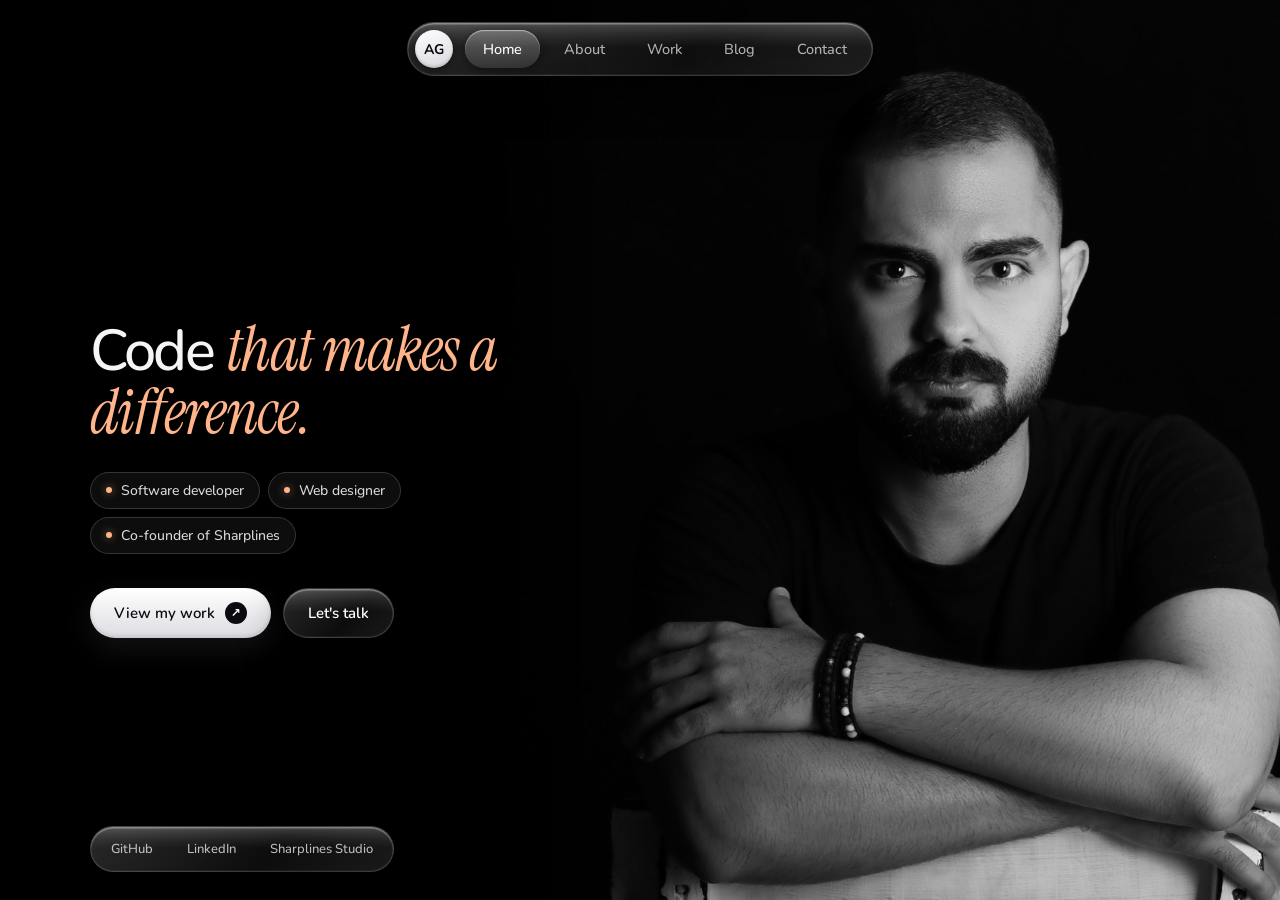
==== index.html @ 803a73b0 "Switch the sans-serif font to Nunito Load Nunito instead of Inter Tight on every page and tighten th" ====
<!doctype html>
<html lang="en">
<head>
<meta charset="utf-8">
<meta name="viewport" content="width=device-width,initial-scale=1">
<title>Amir Gholizad — Software Developer & Web Designer</title>
<link rel="icon" href="data:image/svg+xml,%3Csvg xmlns='http://www.w3.org/2000/svg' viewBox='0 0 64 64'%3E%3Ccircle cx='32' cy='32' r='32' fill='%23f5f5f7'/%3E%3Ctext x='32' y='41' text-anchor='middle' font-family='system-ui,sans-serif' font-size='26' font-weight='700' fill='%230a0a0f'%3EAG%3C/text%3E%3C/svg%3E">
<link rel="preconnect" href="https://fonts.googleapis.com">
<link rel="preconnect" href="https://fonts.gstatic.com" crossorigin>
<link href="https://fonts.googleapis.com/css2?family=Instrument+Serif:ital@0;1&family=Nunito:wght@400;500;600;700&display=swap" rel="stylesheet">
<link rel="stylesheet" href="style.css">
</head>
<body>
<div class="stage">

  <header>
    <nav class="nav glass" aria-label="Main">
      <a class="logo" href="./" aria-label="Home">AG</a>
      <a class="l on" href="./" aria-current="page">Home</a>
      <a class="l" href="about.html">About</a>
      <a class="l" href="work.html">Work</a>
      <a class="l" href="blog.html">Blog</a>
      <a class="l" href="contact.html">Contact</a>
    </nav>
  </header>

  <div class="portrait" id="portrait">
    <div class="layer"><img src="photo.jpg" alt="Portrait of Amir Gholizad"></div>
    <div class="ph"><span><b>Your photo goes here</b>Save it as photo.jpg<br>next to this file</span></div>
  </div>

  <main class="hero">
    <h1>Code <em>that makes a difference.</em></h1>
    <ul class="tags" aria-label="Roles">
      <li>Software developer</li>
      <li>Web designer</li>
      <li>Co-founder of Sharplines</li>
    </ul>
    <div class="cta">
      <a class="btn p" href="https://sharplines.ca/work" target="_blank" rel="noopener">View my work <span class="ar">↗</span></a>
      <a class="btn g glass" href="contact.html">Let's talk</a>
    </div>
  </main>

  <div class="foot glass">
    <a href="https://github.com/AmirGholizad" target="_blank" rel="noopener">GitHub</a><a href="https://www.linkedin.com/in/amirgholizad/" target="_blank" rel="noopener">LinkedIn</a><a href="https://sharplines.ca" target="_blank" rel="noopener">Sharplines Studio</a>
  </div>
</div>
<script src="script.js"></script>
</body>
</html>
---- style.css ----
:root{
  --bg:#000; --ink:#f5f5f7; --muted:rgba(245,245,247,.62); --accent:#ffb48a;
  --sans:'Nunito',system-ui,sans-serif; --serif:'Instrument Serif',Georgia,serif;
}
*{box-sizing:border-box;margin:0;padding:0}
html,body{height:100%;overflow:hidden}
body{font-family:var(--sans);color:var(--ink);-webkit-font-smoothing:antialiased;background:var(--bg)}
a{color:inherit;text-decoration:none}

/* ---------- glass (dark) ---------- */
.glass{
  position:relative;
  background:linear-gradient(135deg,rgba(255,255,255,.16),rgba(255,255,255,.05) 60%,rgba(255,255,255,.10));
  -webkit-backdrop-filter:blur(22px) saturate(180%);
  backdrop-filter:blur(22px) saturate(180%);
  border:1px solid rgba(255,255,255,.16);
  box-shadow:
    inset 0 1.5px 1px rgba(255,255,255,.35),
    inset 0 -1px 1px rgba(255,255,255,.06),
    0 14px 40px rgba(0,0,0,.6),
    0 2px 6px rgba(0,0,0,.5);
}
.glass::before{
  content:"";position:absolute;inset:0;border-radius:inherit;pointer-events:none;
  background:linear-gradient(180deg,rgba(255,255,255,.22),rgba(255,255,255,0) 50%);
  -webkit-mask:linear-gradient(#000,transparent 85%);mask:linear-gradient(#000,transparent 85%);
}

/* ---------- stage ---------- */
.stage{position:relative;height:100dvh;width:100%;overflow:hidden}

/* nav */
header{position:absolute;top:22px;left:0;right:0;display:flex;justify-content:center;z-index:20;padding:0 16px}
.nav{display:flex;align-items:center;gap:6px;padding:7px;border-radius:999px}
.nav .logo{position:relative;z-index:1;display:grid;place-items:center;width:38px;height:38px;border-radius:50%;background:linear-gradient(160deg,#fff,#d8d8de);color:#0a0a0f;font-weight:700;font-size:14px;letter-spacing:-.03em;margin-right:6px;box-shadow:inset 0 -2px 3px rgba(0,0,0,.15),0 3px 10px rgba(0,0,0,.5)}
.nav a.l{position:relative;z-index:1;padding:9px 18px;border-radius:999px;font-size:14.5px;font-weight:500;color:rgba(245,245,247,.7);transition:background .2s,color .2s}
.nav a.l:hover{color:#fff;background:rgba(255,255,255,.08)}
.nav a.l.on{color:#fff;background:linear-gradient(180deg,rgba(255,255,255,.28),rgba(255,255,255,.1));box-shadow:inset 0 1px 1px rgba(255,255,255,.5),0 3px 12px rgba(0,0,0,.4)}

/* portrait */
.portrait{position:absolute;right:0;top:0;bottom:0;z-index:1;width:min(62vw,1000px);pointer-events:none}
.layer{position:absolute;inset:0;overflow:hidden;
  -webkit-mask-image:linear-gradient(90deg,transparent 0,#000 16%);mask-image:linear-gradient(90deg,transparent 0,#000 16%)}
.layer img{position:absolute;left:58%;top:0;height:100%;width:auto;max-width:none;transform-origin:50% 31%;transform:translateX(-50%) scale(1.12)}
.portrait .ph{display:none;position:absolute;right:12%;bottom:0;width:min(30vw,420px);aspect-ratio:3/4;border:1.5px dashed rgba(255,255,255,.3);border-bottom:0;border-radius:28px 28px 0 0;place-items:center;text-align:center;color:var(--muted);font-size:14px;line-height:1.6}
.portrait.missing .layer{display:none}
.portrait.missing .ph{display:grid}
.ph b{display:block;color:#fff;font-weight:600;font-size:16px}

/* hero copy */
.hero{position:relative;z-index:10;height:100%;display:flex;flex-direction:column;justify-content:center;padding:96px 0 40px clamp(24px,7vw,120px);max-width:min(700px,48vw)}
h1{font-weight:500;font-size:clamp(2.5rem,4.5vw,4.7rem);line-height:1;letter-spacing:-.045em}
h1 em{font-family:var(--serif);font-style:italic;font-weight:400;letter-spacing:-.02em;color:var(--accent);font-size:1.08em}
.lede{margin-top:24px;max-width:46ch;font-size:clamp(1rem,1.25vw,1.15rem);line-height:1.55;color:var(--muted)}
.tags{display:flex;flex-wrap:wrap;gap:8px;margin-top:28px;list-style:none}
.tags li{display:inline-flex;align-items:center;gap:9px;padding:8px 15px;border-radius:999px;border:1px solid rgba(255,255,255,.16);background:rgba(255,255,255,.05);font-size:14px;font-weight:500;color:rgba(245,245,247,.88)}
.tags li::before{content:"";width:6px;height:6px;border-radius:50%;background:var(--accent);box-shadow:0 0 8px rgba(255,180,138,.6)}
.cta{display:flex;gap:12px;margin-top:34px;flex-wrap:wrap}
.btn{position:relative;display:inline-flex;align-items:center;gap:10px;padding:14px 24px;border-radius:999px;font-weight:600;font-size:15px;transition:transform .2s}
.btn:hover{transform:translateY(-1px)}
.btn.p{background:linear-gradient(180deg,#fff,#dcdce2);color:#0a0a0f;box-shadow:inset 0 -2px 4px rgba(0,0,0,.12),0 10px 30px rgba(255,255,255,.08)}
.btn.g{color:#fff}
.btn .ar{display:grid;place-items:center;width:22px;height:22px;border-radius:50%;background:#0a0a0f;color:#fff;font-size:12px}

/* bottom bar */
.foot{position:absolute;left:clamp(24px,7vw,120px);bottom:28px;z-index:10;display:flex;gap:6px;padding:6px;border-radius:999px}
.foot a{position:relative;z-index:1;padding:7px 14px;border-radius:999px;font-size:13px;font-weight:500;color:rgba(245,245,247,.75)}
.foot a:hover{background:rgba(255,255,255,.1);color:#fff}

@media(max-width:820px){
  /* photo fills the screen from the top */
  .portrait{left:0;right:0;top:0;bottom:0;width:auto}
  .layer{-webkit-mask-image:none;mask-image:none}
  .layer img{left:50%;transform-origin:50% 31%;transform:translate(-50%,-4%) scale(1.08)}
  /* text sits on the photo in a frosted panel */
  .hero{position:absolute;left:12px;right:12px;bottom:12px;height:auto;max-width:none;justify-content:flex-start;
    padding:22px 20px 72px;border-radius:28px;
    background:linear-gradient(180deg,rgba(20,20,24,.38),rgba(10,10,12,.58));
    -webkit-backdrop-filter:blur(26px) saturate(160%);backdrop-filter:blur(26px) saturate(160%);
    border:1px solid rgba(255,255,255,.14);
    box-shadow:inset 0 1.5px 1px rgba(255,255,255,.22),0 20px 50px rgba(0,0,0,.5)}
  h1{font-size:clamp(2rem,9vw,2.6rem)}
  .lede{font-size:.95rem;margin-top:12px}
  .tags{gap:6px;margin-top:14px}
  .tags li{gap:7px;padding:6px 11px;font-size:12.5px}
  .cta{margin-top:18px}
  .btn{padding:12px 20px;font-size:14px}
  /* social links tucked into the bottom of the panel */
  .foot{display:flex;left:30px;right:30px;bottom:28px;z-index:11;padding:0;gap:6px;background:none;border:0;box-shadow:none;-webkit-backdrop-filter:none;backdrop-filter:none}
  .foot::before{display:none}
  .foot a{padding:6px 12px;background:rgba(255,255,255,.08);border:1px solid rgba(255,255,255,.12);font-size:12.5px}
  .nav{gap:3px}
  .nav a.l{padding:8px 8px;font-size:13px}
  .nav .logo{width:34px;height:34px}
}

/* =========================================================
   Inner pages: About, Work, Blog, Contact
   Same stage and nav as home, with a soft gradient behind.
   ========================================================= */
body.page::before{content:"";position:fixed;inset:0;pointer-events:none;background:
  radial-gradient(75% 70% at 100% 100%,rgba(255,180,138,.32),transparent 70%),
  radial-gradient(65% 60% at 0% 0%,rgba(124,134,255,.22),transparent 70%)}
/* Fits the viewport, so it never scrolls at normal sizes. On very short
   screens the content scrolls inside this box instead of being clipped. */
.page-main{position:relative;z-index:10;height:100%;display:flex;flex-direction:column;
  padding:112px clamp(24px,7vw,120px) 40px;overflow-y:auto;scrollbar-width:none}
.page-main::-webkit-scrollbar{display:none}
.wrap{width:100%;max-width:1200px;margin:auto}
.kicker{display:block;margin-bottom:18px;font-size:12px;font-weight:500;letter-spacing:.14em;text-transform:uppercase;color:var(--muted)}
.page h1{font-size:clamp(2.3rem,3.9vw,3.9rem)}
.page .lede{margin-top:20px}
.split{display:grid;grid-template-columns:minmax(0,1.1fr) minmax(0,.9fr);gap:clamp(40px,6vw,104px);align-items:center}

/* label / value rows on a glass card (About facts, Contact links) */
.card{border-radius:26px;padding:6px 26px}
.facts{position:relative;z-index:1}
.facts div{display:grid;grid-template-columns:110px minmax(0,1fr);gap:16px;padding:15px 0;border-top:1px solid rgba(255,255,255,.09)}
.facts div:first-child{border-top:0}
.facts dt{padding-top:3px;font-size:11px;font-weight:500;letter-spacing:.1em;text-transform:uppercase;color:var(--muted)}
.facts dd{font-size:15px;line-height:1.45}
.facts a{display:flex;justify-content:space-between;gap:12px;transition:color .2s}
.facts a:hover{color:var(--accent)}
.facts .ar{color:var(--muted)}

/* big email link */
.email{display:inline-flex;align-items:center;gap:14px;margin-top:34px;padding-bottom:6px;border-bottom:1px solid rgba(255,255,255,.25);font-size:clamp(1.3rem,2.4vw,2.1rem);font-weight:500;letter-spacing:-.02em;transition:color .2s,border-color .2s}
.email:hover{color:var(--accent);border-color:var(--accent)}

/* small glass pills under the content */
.pills{display:flex;flex-wrap:wrap;gap:10px;margin-top:clamp(36px,6vh,60px)}
.pills .btn{padding:11px 18px;font-size:14px;font-weight:500}

/* ---------- work: the journey ---------- */
.work-head{display:flex;flex-wrap:wrap;align-items:flex-end;justify-content:space-between;gap:20px 32px}
.work-head .pills{margin-top:0}
/* --lab reserves room above and below the road for the labels */
.journey{--lab:156px;padding:var(--lab) 0;margin-top:8px}
.band{position:relative;height:clamp(130px,22vh,210px)}
.road{position:absolute;left:0;top:0;width:100%;height:100%;overflow:visible}
.road-v{display:none}
.road path{fill:none;stroke-linecap:round}
.road .bed{stroke:rgba(255,255,255,.05);stroke-width:22}
.road-v .bed{stroke-width:14}
.road .line{stroke-width:3;filter:drop-shadow(0 0 6px rgba(184,140,255,.5))}
.road .next{stroke-width:2;stroke-dasharray:1 8}
.stops{list-style:none}
/* each stop is a point on the road; --x/--y match the path's coordinates */
.stop{position:absolute;left:var(--x);top:var(--y)}
.dot{position:absolute;left:-8px;top:-8px;width:16px;height:16px;border-radius:50%;background:#0a0a0c;border:2px solid var(--c);box-shadow:0 0 0 6px rgba(255,255,255,.035),0 0 16px var(--c)}
.now .dot{background:var(--c)}
.label{position:absolute;left:-8px;width:clamp(150px,15vw,215px)}
.up .label{bottom:26px}
.down .label{top:26px}
.when{display:flex;align-items:center;gap:10px;font-family:var(--serif);font-style:italic;font-size:clamp(1.7rem,2.3vw,2.15rem);line-height:1;color:var(--c)}
.when i{padding:4px 8px;border:1px solid currentColor;border-radius:999px;font-family:var(--sans);font-style:normal;font-size:10px;font-weight:600;letter-spacing:.12em;line-height:1;text-transform:uppercase}
.stop h3{margin-top:10px;font-size:15px;font-weight:600;line-height:1.3;letter-spacing:-.01em}
.org{margin-top:3px;font-size:13px;color:rgba(245,245,247,.8)}
.note{margin-top:8px;font-size:12.5px;line-height:1.5;color:var(--muted)}

/* arrival: the road draws in, then each stop appears in order */
@media(prefers-reduced-motion:no-preference){
  .road-h{animation:draw 2.2s cubic-bezier(.65,0,.35,1) calc(var(--t-text) + .1s) backwards}
  .road-v{animation:drawv 2.2s cubic-bezier(.65,0,.35,1) calc(var(--t-text) + .1s) backwards}
  .stop{animation:rise 1.2s var(--ease) calc(var(--t-text) + .4s + var(--i) * .25s) backwards}
  .now .dot::after{content:"";position:absolute;inset:-2px;border-radius:50%;border:1px solid var(--c);animation:ping 2.4s ease-out calc(var(--t-text) + 2.6s) infinite}
}
@keyframes draw{from{clip-path:inset(-50% 100% -50% 0)}to{clip-path:inset(-50% 0 -50% 0)}}
@keyframes drawv{from{clip-path:inset(0 -50% 100% -50%)}to{clip-path:inset(0 -50% 0 -50%)}}
@keyframes rise{from{opacity:0;transform:translateY(8px)}to{opacity:1;transform:none}}
@keyframes ping{from{transform:scale(1);opacity:.8}to{transform:scale(2.6);opacity:0}}

/* short laptop screens: drop the one-line notes to keep everything in view */
@media(min-width:1024px) and (max-height:760px){
  .journey{--lab:112px}
  .note{display:none}
}

/* narrower screens: single column, and the road snakes top to bottom */
@media(max-width:1023px){
  .split{grid-template-columns:minmax(0,1fr);gap:28px}
  .journey{padding:0;margin-top:26px}
  .band{height:clamp(330px,56vh,500px)}
  .road-h{display:none}
  .road-v{display:block;width:40px}
  .stops{position:relative;height:100%;display:flex;flex-direction:column}
  .stop{position:relative;left:auto;top:auto;flex:1 1 0;display:flex;align-items:center;padding-left:54px}
  .dot{left:12px;top:50%;margin-top:-8px}
  .label{position:static;width:auto}
  .when{font-size:1.3rem}
  .stop h3{margin-top:4px;font-size:14.5px}
  .org{font-size:12.5px}
  .note{display:none}
}

@media(max-width:820px){
  .page-main{padding:100px 22px 28px}
  .page h1{font-size:clamp(2rem,8.6vw,2.5rem)}
  .page .lede{font-size:.95rem;margin-top:14px}
  .kicker{margin-bottom:12px}
  .card{padding:2px 18px;border-radius:22px}
  .facts div{grid-template-columns:88px minmax(0,1fr);gap:12px;padding:12px 0}
  .facts dd{font-size:14px}
  .email{margin-top:24px}
  .pills{margin-top:28px}
  .work-head .pills .btn{padding:9px 14px;font-size:13px}
}

/* =========================================================
   Page entrance
   Home:        1) photo (nav fades in with it)  2) headline  3) everything else.
   Inner pages: the nav is there instantly, so it feels like it never
                changes between pages; then 1) gradient  2) headline
                3) everything else.
   Change the start times to make it faster or slower.
   Uses fill-mode "backwards" so hover effects still work afterwards.
   ========================================================= */
:root{--ease:cubic-bezier(.22,1,.36,1);--t-bg:0s;--t-head:1.2s;--t-text:2.1s}
body.page{--t-bg:.35s;--t-head:1.5s;--t-text:2.4s}
@media(prefers-reduced-motion:no-preference){
  /* 1. background: the photo on home, the gradient on inner pages */
  .portrait,body.page::before{animation:bg-in 2.6s var(--ease) var(--t-bg) backwards}
  body:not(.page) .nav{animation:fade-in 1.6s var(--ease) calc(var(--t-bg) + .6s) backwards}
  /* 2. headline */
  .kicker,h1{animation:head-in 1.6s var(--ease) var(--t-head) backwards}
  /* 3. text and the rest */
  .lede,.tags li{animation:text-in 1.4s var(--ease) var(--t-text) backwards}
  .tags li:nth-child(2){animation-delay:calc(var(--t-text) + .12s)}
  .tags li:nth-child(3){animation-delay:calc(var(--t-text) + .24s)}
  .cta .btn,.email,.card,.pills .btn{animation:text-in 1.4s var(--ease) calc(var(--t-text) + .25s) backwards}
  .cta .btn+.btn,.pills .btn+.btn{animation-delay:calc(var(--t-text) + .4s)}
  .foot{animation:text-in 1.4s var(--ease) calc(var(--t-text) + .6s) backwards}
}
@media(prefers-reduced-motion:no-preference) and (max-width:820px){
  /* on phones the frosted panel arrives together with the headline */
  .hero{animation:fade-in 1.6s var(--ease) var(--t-head) backwards}
}
@keyframes bg-in{from{opacity:0;transform:scale(1.04);filter:blur(16px)}to{opacity:1;transform:none;filter:none}}
@keyframes head-in{from{opacity:0;transform:translateY(18px);filter:blur(10px)}to{opacity:1;transform:none;filter:none}}
@keyframes text-in{from{opacity:0;transform:translateY(12px)}to{opacity:1;transform:none}}
@keyframes fade-in{from{opacity:0}to{opacity:1}}
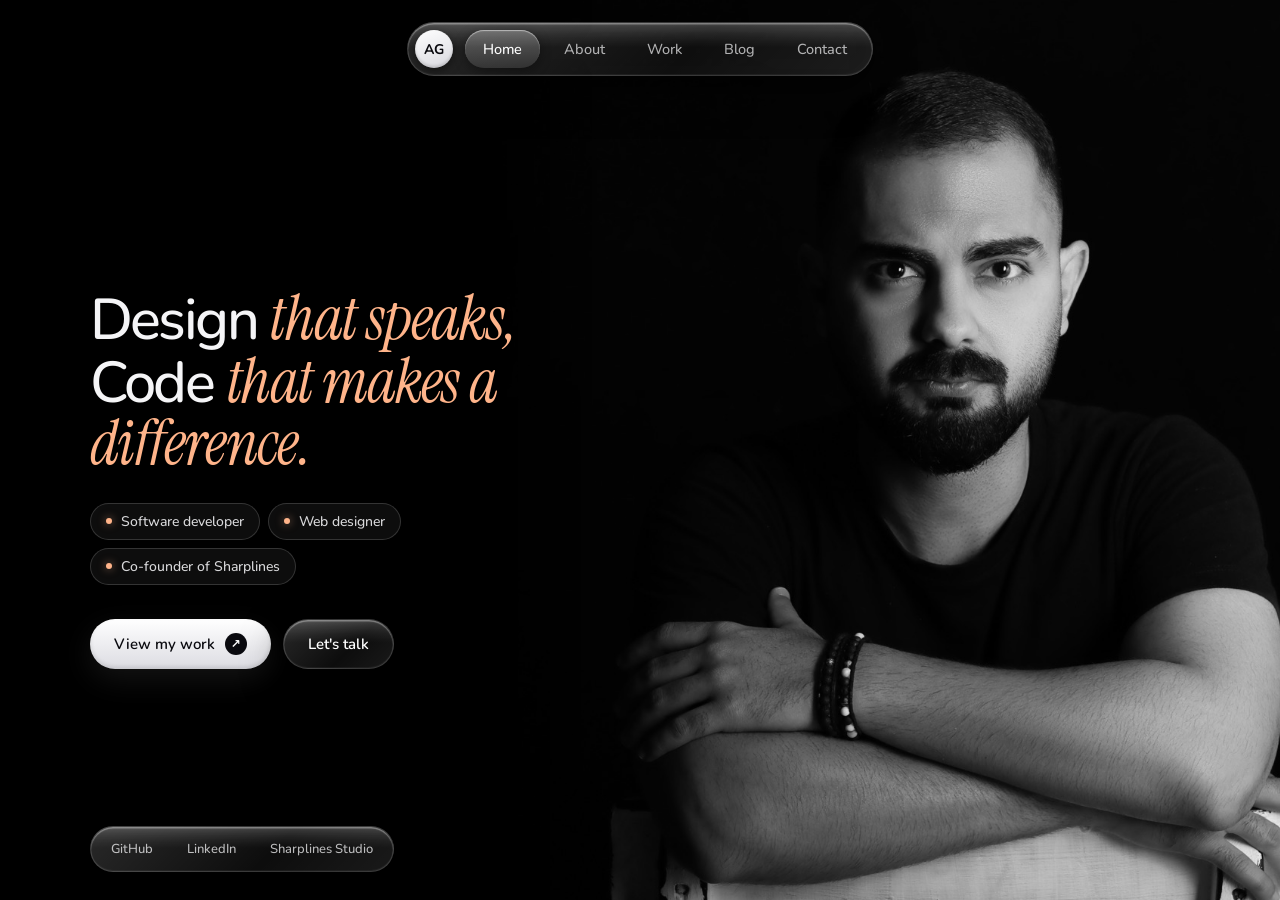
==== commit 7a294bc6: "Home headline: "Design that speaks, Code that makes a difference." Co-Authored-By: Claude Opus 5.5 <" ====
--- a/index.html
+++ b/index.html
@@ -30,7 +30,7 @@
   </div>
 
   <main class="hero">
-    <h1>Code <em>that makes a difference.</em></h1>
+    <h1>Design <em>that speaks,</em><br>Code <em>that makes a difference.</em></h1>
     <ul class="tags" aria-label="Roles">
       <li>Software developer</li>
       <li>Web designer</li>
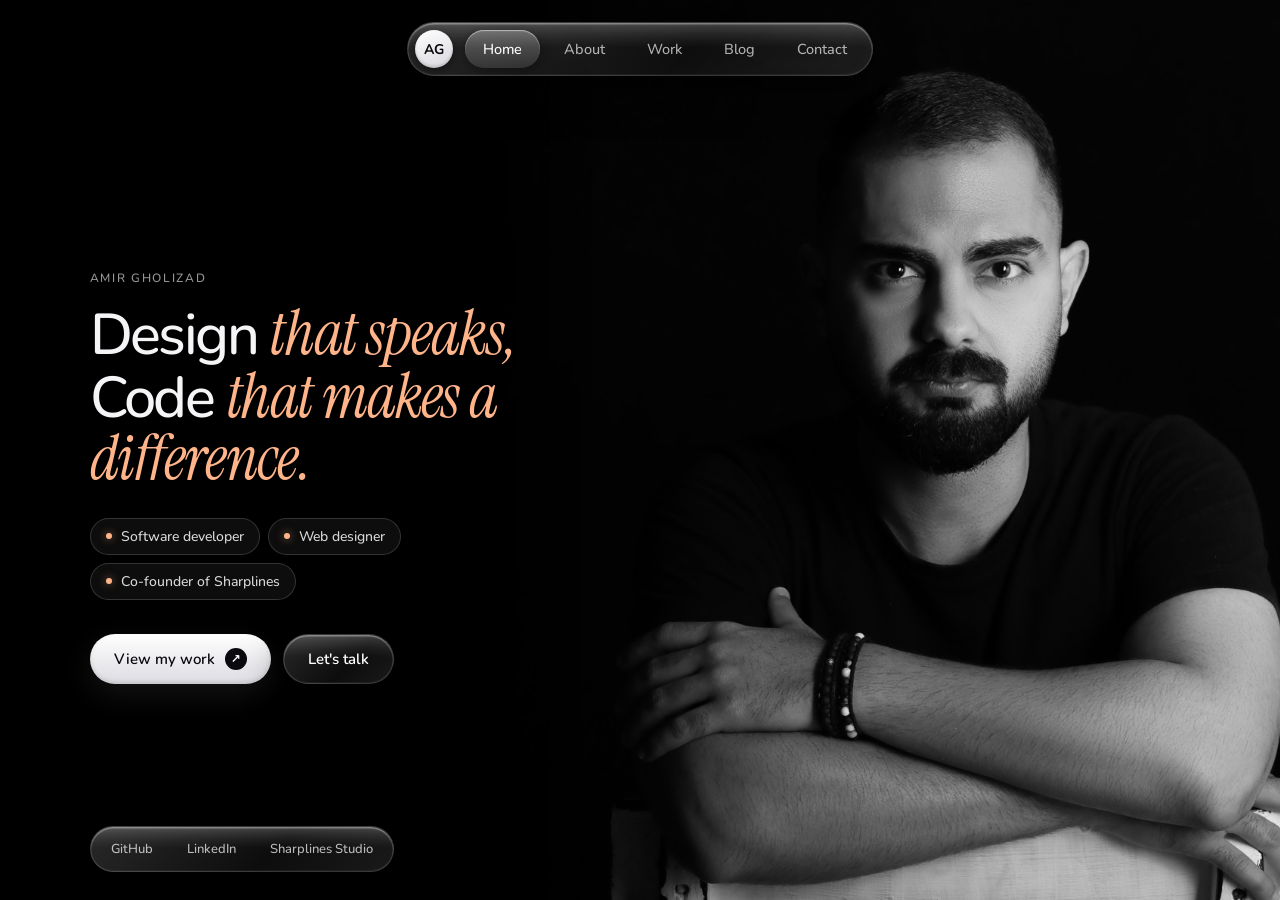
==== commit a5287900: "SEO: titles, descriptions, Open Graph, JSON-LD and favicons - Per-page titles, meta descriptions, ca" ====
--- a/index.html
+++ b/index.html
@@ -3,8 +3,89 @@
 <head>
 <meta charset="utf-8">
 <meta name="viewport" content="width=device-width,initial-scale=1">
-<title>Amir Gholizad — Software Developer & Web Designer</title>
-<link rel="icon" href="data:image/svg+xml,%3Csvg xmlns='http://www.w3.org/2000/svg' viewBox='0 0 64 64'%3E%3Ccircle cx='32' cy='32' r='32' fill='%23f5f5f7'/%3E%3Ctext x='32' y='41' text-anchor='middle' font-family='system-ui,sans-serif' font-size='26' font-weight='700' fill='%230a0a0f'%3EAG%3C/text%3E%3C/svg%3E">
+<title>Amir Gholizad — Software Developer, Web Designer &amp; Sharplines Co-founder</title>
+<meta name="description" content="Amir Gholizad is a self-taught software developer and web designer, and co-founder of Sharplines Studio, which designs and builds websites for local businesses.">
+<meta name="author" content="Amir Gholizad">
+<link rel="canonical" href="https://amirg.dev/">
+<meta name="theme-color" content="#000000">
+<meta property="og:type" content="profile">
+<meta property="profile:first_name" content="Amir">
+<meta property="profile:last_name" content="Gholizad">
+<meta property="og:site_name" content="Amir Gholizad">
+<meta property="og:title" content="Amir Gholizad — Software Developer, Web Designer &amp; Sharplines Co-founder">
+<meta property="og:description" content="Self-taught software developer and web designer, and co-founder of Sharplines Studio.">
+<meta property="og:url" content="https://amirg.dev/">
+<meta property="og:image" content="https://amirg.dev/og-image.jpg">
+<meta property="og:image:width" content="1200">
+<meta property="og:image:height" content="630">
+<meta property="og:image:alt" content="Amir Gholizad: software developer, web designer and co-founder of Sharplines">
+<meta name="twitter:card" content="summary_large_image">
+<link rel="icon" href="favicon.ico" sizes="48x48">
+<link rel="icon" href="favicon.svg" type="image/svg+xml">
+<link rel="apple-touch-icon" href="apple-touch-icon.png">
+<script type="application/ld+json">
+{
+  "@context": "https://schema.org",
+  "@graph": [
+    {
+      "@type": "WebSite",
+      "@id": "https://amirg.dev/#website",
+      "url": "https://amirg.dev/",
+      "name": "Amir Gholizad",
+      "alternateName": ["Amirgholizad", "amirg.dev"],
+      "inLanguage": "en",
+      "publisher": { "@id": "https://amirg.dev/#person" }
+    },
+    {
+      "@type": "ProfilePage",
+      "@id": "https://amirg.dev/#profile",
+      "url": "https://amirg.dev/",
+      "name": "Amir Gholizad — Software Developer, Web Designer & Sharplines Co-founder",
+      "isPartOf": { "@id": "https://amirg.dev/#website" },
+      "mainEntity": { "@id": "https://amirg.dev/#person" },
+      "dateModified": "2026-11-22"
+    },
+    {
+      "@type": "Person",
+      "@id": "https://amirg.dev/#person",
+      "name": "Amir Gholizad",
+      "givenName": "Amir",
+      "familyName": "Gholizad",
+      "alternateName": ["Amirgholizad", "AmirGholizad"],
+      "url": "https://amirg.dev/",
+      "image": "https://amirg.dev/photo.jpg",
+      "jobTitle": ["Software Developer", "Web Designer", "Co-founder of Sharplines Studio"],
+      "description": "Self-taught software developer and web designer, and co-founder of Sharplines Studio.",
+      "worksFor": { "@id": "https://sharplines.ca/#organization" },
+      "alumniOf": [
+        { "@type": "CollegeOrUniversity", "name": "Amirkabir University of Technology", "sameAs": "https://en.wikipedia.org/wiki/Amirkabir_University_of_Technology" },
+        { "@type": "CollegeOrUniversity", "name": "Memorial University", "url": "https://www.mun.ca/" },
+        { "@type": "EducationalOrganization", "name": "BrainStation", "url": "https://brainstation.io/" }
+      ],
+      "hasCredential": {
+        "@type": "EducationalOccupationalCredential",
+        "name": "AWS Certified Cloud Practitioner",
+        "credentialCategory": "certification",
+        "recognizedBy": { "@type": "Organization", "name": "Amazon Web Services" }
+      },
+      "knowsAbout": ["Software development", "Web design", "Web development", "Python", "TypeScript", "React", "Next.js", "Node.js", "PostgreSQL", "AWS", "Go"],
+      "sameAs": [
+        "https://github.com/AmirGholizad",
+        "https://www.linkedin.com/in/amirgholizad/"
+      ]
+    },
+    {
+      "@type": "Organization",
+      "@id": "https://sharplines.ca/#organization",
+      "name": "Sharplines Studio",
+      "alternateName": "Sharplines",
+      "url": "https://sharplines.ca/",
+      "description": "A web design studio that designs and builds websites for local businesses.",
+      "founder": { "@id": "https://amirg.dev/#person" }
+    }
+  ]
+}
+</script>
 <link rel="preconnect" href="https://fonts.googleapis.com">
 <link rel="preconnect" href="https://fonts.gstatic.com" crossorigin>
 <link href="https://fonts.googleapis.com/css2?family=Instrument+Serif:ital@0;1&family=Nunito:wght@400;500;600;700&display=swap" rel="stylesheet">
@@ -15,7 +96,7 @@
 
   <header>
     <nav class="nav glass" aria-label="Main">
-      <a class="logo" href="./" aria-label="Home">AG</a>
+      <a class="logo" href="./" aria-label="Amir Gholizad, home">AG</a>
       <a class="l on" href="./" aria-current="page">Home</a>
       <a class="l" href="about.html">About</a>
       <a class="l" href="work.html">Work</a>
@@ -24,13 +105,12 @@
     </nav>
   </header>
 
-  <div class="portrait" id="portrait">
-    <div class="layer"><img src="photo.jpg" alt="Portrait of Amir Gholizad"></div>
-    <div class="ph"><span><b>Your photo goes here</b>Save it as photo.jpg<br>next to this file</span></div>
+  <div class="portrait">
+    <div class="layer"><img src="photo.jpg" width="2000" height="1333" fetchpriority="high" alt="Portrait of Amir Gholizad, software developer and web designer"></div>
   </div>
 
   <main class="hero">
-    <h1>Design <em>that speaks,</em><br>Code <em>that makes a difference.</em></h1>
+    <h1><span class="kicker">Amir Gholizad</span>Design <em>that speaks,</em><br>Code <em>that makes a difference.</em></h1>
     <ul class="tags" aria-label="Roles">
       <li>Software developer</li>
       <li>Web designer</li>
@@ -43,9 +123,8 @@
   </main>
 
   <div class="foot glass">
-    <a href="https://github.com/AmirGholizad" target="_blank" rel="noopener">GitHub</a><a href="https://www.linkedin.com/in/amirgholizad/" target="_blank" rel="noopener">LinkedIn</a><a href="https://sharplines.ca" target="_blank" rel="noopener">Sharplines Studio</a>
+    <a href="https://github.com/AmirGholizad" target="_blank" rel="me noopener">GitHub</a><a href="https://www.linkedin.com/in/amirgholizad/" target="_blank" rel="me noopener">LinkedIn</a><a href="https://sharplines.ca" target="_blank" rel="noopener">Sharplines Studio</a>
   </div>
 </div>
-<script src="script.js"></script>
 </body>
 </html>
--- a/style.css
+++ b/style.css
@@ -42,10 +42,6 @@
 .layer{position:absolute;inset:0;overflow:hidden;
   -webkit-mask-image:linear-gradient(90deg,transparent 0,#000 16%);mask-image:linear-gradient(90deg,transparent 0,#000 16%)}
 .layer img{position:absolute;left:58%;top:0;height:100%;width:auto;max-width:none;transform-origin:50% 31%;transform:translateX(-50%) scale(1.12)}
-.portrait .ph{display:none;position:absolute;right:12%;bottom:0;width:min(30vw,420px);aspect-ratio:3/4;border:1.5px dashed rgba(255,255,255,.3);border-bottom:0;border-radius:28px 28px 0 0;place-items:center;text-align:center;color:var(--muted);font-size:14px;line-height:1.6}
-.portrait.missing .layer{display:none}
-.portrait.missing .ph{display:grid}
-.ph b{display:block;color:#fff;font-weight:600;font-size:16px}
 
 /* hero copy */
 .hero{position:relative;z-index:10;height:100%;display:flex;flex-direction:column;justify-content:center;padding:96px 0 40px clamp(24px,7vw,120px);max-width:min(700px,48vw)}
@@ -110,6 +106,11 @@
 .kicker{display:block;margin-bottom:18px;font-size:12px;font-weight:500;letter-spacing:.14em;text-transform:uppercase;color:var(--muted)}
 .page h1{font-size:clamp(2.3rem,3.9vw,3.9rem)}
 .page .lede{margin-top:20px}
+.lede .hl{color:var(--ink)}
+/* text links: About lede, Work labels, blog posts */
+.lede a,.prose a{border-bottom:1px solid rgba(255,255,255,.28);transition:color .2s,border-color .2s}
+.lede a:hover,.prose a:hover,.org a:hover{color:var(--accent);border-color:var(--accent)}
+.org a{transition:color .2s}
 .split{display:grid;grid-template-columns:minmax(0,1.1fr) minmax(0,.9fr);gap:clamp(40px,6vw,104px);align-items:center}
 
 /* label / value rows on a glass card (About facts, Contact links) */
@@ -122,6 +123,7 @@
 .facts a{display:flex;justify-content:space-between;gap:12px;transition:color .2s}
 .facts a:hover{color:var(--accent)}
 .facts .ar{color:var(--muted)}
+.chip{display:inline-block;margin-left:4px;padding:3px 7px;border:1px solid currentColor;border-radius:999px;color:var(--accent);font-size:9.5px;font-weight:700;letter-spacing:.1em;line-height:1;text-transform:uppercase;vertical-align:2px}
 
 /* big email link */
 .email{display:inline-flex;align-items:center;gap:14px;margin-top:34px;padding-bottom:6px;border-bottom:1px solid rgba(255,255,255,.25);font-size:clamp(1.3rem,2.4vw,2.1rem);font-weight:500;letter-spacing:-.02em;transition:color .2s,border-color .2s}
@@ -142,7 +144,7 @@
 .road path{fill:none;stroke-linecap:round}
 .road .bed{stroke:rgba(255,255,255,.05);stroke-width:22}
 .road-v .bed{stroke-width:14}
-.road .line{stroke-width:3;filter:drop-shadow(0 0 6px rgba(184,140,255,.5))}
+.road .line{stroke-width:3;filter:drop-shadow(0 0 6px rgba(255,110,60,.45))}
 .road .next{stroke-width:2;stroke-dasharray:1 8}
 .stops{list-style:none}
 /* each stop is a point on the road; --x/--y match the path's coordinates */
@@ -158,13 +160,15 @@
 .org{margin-top:3px;font-size:13px;color:rgba(245,245,247,.8)}
 .note{margin-top:8px;font-size:12.5px;line-height:1.5;color:var(--muted)}
 
-/* arrival: the road draws in, then each stop appears in order */
+/* arrival: the dots pop in, then their details, then the road draws through them */
 @media(prefers-reduced-motion:no-preference){
-  .road-h{animation:draw 2.2s cubic-bezier(.65,0,.35,1) calc(var(--t-text) + .1s) backwards}
-  .road-v{animation:drawv 2.2s cubic-bezier(.65,0,.35,1) calc(var(--t-text) + .1s) backwards}
-  .stop{animation:rise 1.2s var(--ease) calc(var(--t-text) + .4s + var(--i) * .25s) backwards}
-  .now .dot::after{content:"";position:absolute;inset:-2px;border-radius:50%;border:1px solid var(--c);animation:ping 2.4s ease-out calc(var(--t-text) + 2.6s) infinite}
-}
+  .dot{animation:pop .7s cubic-bezier(.34,1.56,.64,1) calc(var(--t-text) + var(--i) * .14s) backwards}
+  .label{animation:rise 1s var(--ease) calc(var(--t-text) + .8s + var(--i) * .14s) backwards}
+  .road-h{animation:draw 2s cubic-bezier(.65,0,.35,1) calc(var(--t-text) + 1.9s) backwards}
+  .road-v{animation:drawv 2s cubic-bezier(.65,0,.35,1) calc(var(--t-text) + 1.9s) backwards}
+  .now .dot::after{content:"";position:absolute;inset:-2px;border-radius:50%;border:1px solid var(--c);animation:ping 2.4s ease-out calc(var(--t-text) + 4s) infinite}
+}
+@keyframes pop{from{opacity:0;transform:scale(0)}to{opacity:1;transform:scale(1)}}
 @keyframes draw{from{clip-path:inset(-50% 100% -50% 0)}to{clip-path:inset(-50% 0 -50% 0)}}
 @keyframes drawv{from{clip-path:inset(0 -50% 100% -50%)}to{clip-path:inset(0 -50% 0 -50%)}}
 @keyframes rise{from{opacity:0;transform:translateY(8px)}to{opacity:1;transform:none}}
@@ -194,16 +198,71 @@
 }
 
 @media(max-width:820px){
-  .page-main{padding:100px 22px 28px}
+  .page-main{padding:94px 22px 22px}
   .page h1{font-size:clamp(2rem,8.6vw,2.5rem)}
-  .page .lede{font-size:.95rem;margin-top:14px}
-  .kicker{margin-bottom:12px}
+  .page .lede{font-size:.92rem;line-height:1.5;margin-top:12px}
+  .kicker{margin-bottom:10px}
+  .split{gap:22px}
   .card{padding:2px 18px;border-radius:22px}
-  .facts div{grid-template-columns:88px minmax(0,1fr);gap:12px;padding:12px 0}
+  .facts div{grid-template-columns:88px minmax(0,1fr);gap:12px;padding:10px 0}
   .facts dd{font-size:14px}
   .email{margin-top:24px}
   .pills{margin-top:28px}
   .work-head .pills .btn{padding:9px 14px;font-size:13px}
+}
+
+/* ---------- blog: grid of square post cards ---------- */
+.posts{display:grid;grid-template-columns:repeat(auto-fill,minmax(250px,300px));gap:20px;margin-top:clamp(28px,5vh,48px);list-style:none}
+.post-card{display:flex;flex-direction:column;aspect-ratio:1/1;padding:10px;border-radius:26px;transition:transform .35s var(--ease)}
+.post-card:hover{transform:translateY(-4px)}
+.post-card>*{position:relative;z-index:1}
+/* cover art: a small winding road until a photo is added (an <img> inside .cover replaces it) */
+.cover{position:relative;flex:1;min-height:0;overflow:hidden;border-radius:18px;background:
+  radial-gradient(120% 90% at 0% 100%,rgba(255,207,92,.28),transparent 60%),
+  radial-gradient(110% 90% at 100% 0%,rgba(240,68,56,.30),transparent 60%),
+  #0d0b0a}
+.cover svg,.cover img{position:absolute;inset:0;width:100%;height:100%;object-fit:cover;transition:transform .6s var(--ease)}
+.post-card:hover .cover svg,.post-card:hover .cover img{transform:scale(1.04)}
+.post-info{padding:14px 8px 6px}
+.post-meta{font-size:11.5px;font-weight:600;letter-spacing:.08em;text-transform:uppercase;color:var(--muted)}
+.post-card h2{margin-top:6px;font-size:18px;font-weight:700;line-height:1.3;letter-spacing:-.01em}
+.read{display:inline-flex;gap:6px;margin-top:8px;font-size:13.5px;font-weight:600;color:var(--accent)}
+
+/* ---------- blog: reading window ----------
+   The page itself still never scrolls; the article scrolls inside this glass window. */
+.reader-wrap{position:relative;z-index:10;height:100%;display:flex;justify-content:center;padding:100px 16px 20px}
+.reader{width:100%;max-width:780px;height:100%;overflow:hidden;border-radius:28px;
+  background:linear-gradient(180deg,rgba(20,20,24,.74),rgba(10,10,12,.84))}
+.reader-scroll{position:relative;z-index:1;height:100%;overflow-y:auto;padding:clamp(28px,5vw,56px) clamp(22px,5vw,64px) 64px;
+  scrollbar-width:thin;scrollbar-color:rgba(255,255,255,.2) transparent;
+  -webkit-mask-image:linear-gradient(transparent,#000 24px,#000 calc(100% - 24px),transparent);
+  mask-image:linear-gradient(transparent,#000 24px,#000 calc(100% - 24px),transparent)}
+.reader-scroll::-webkit-scrollbar{width:8px}
+.reader-scroll::-webkit-scrollbar-thumb{background:rgba(255,255,255,.18);border-radius:8px}
+.back{display:inline-flex;align-items:center;gap:8px;font-size:14px;font-weight:600;color:var(--muted);transition:color .2s}
+.back:hover{color:var(--ink)}
+.reader .post-meta{display:block;margin-top:28px}
+.reader h1{margin-top:12px;font-size:clamp(2rem,3.4vw,3.1rem);line-height:1.05}
+.dek{margin-top:16px;font-size:clamp(1.05rem,1.4vw,1.2rem);line-height:1.55;color:var(--muted)}
+.reader .cover{flex:none;margin-top:32px;aspect-ratio:16/9}
+.prose{margin-top:36px;font-size:17px;line-height:1.75;color:rgba(245,245,247,.84)}
+.prose p+p{margin-top:1.1em}
+.prose h2{margin:2.1em 0 .55em;font-family:var(--serif);font-style:italic;font-weight:400;font-size:clamp(1.6rem,2.4vw,2rem);line-height:1.15;letter-spacing:-.01em;color:var(--accent)}
+.prose blockquote{margin:1.8em 0;padding-left:20px;border-left:2px solid var(--accent);font-family:var(--serif);font-style:italic;font-size:1.55rem;line-height:1.35;color:var(--ink)}
+.prose figure{margin:2em 0}
+.prose figure img{display:block;width:100%;border-radius:18px}
+.prose figcaption{margin-top:10px;font-size:13px;color:var(--muted);text-align:center}
+.prose strong{font-weight:700;color:var(--ink)}
+.post-end{display:flex;flex-wrap:wrap;justify-content:space-between;gap:12px;margin-top:48px;padding-top:24px;border-top:1px solid rgba(255,255,255,.1)}
+.post-end a{font-size:14px;font-weight:600;color:var(--muted);transition:color .2s}
+.post-end a:hover{color:var(--accent)}
+@media(max-width:820px){
+  .posts{grid-template-columns:minmax(0,1fr);gap:14px;margin-top:22px}
+  .reader-wrap{padding:88px 10px 10px}
+  .reader{border-radius:22px}
+  .reader-scroll{padding:24px 20px 48px}
+  .prose{font-size:16px;line-height:1.7}
+  .prose blockquote{font-size:1.35rem}
 }
 
 /* =========================================================
@@ -223,6 +282,7 @@
   body:not(.page) .nav{animation:fade-in 1.6s var(--ease) calc(var(--t-bg) + .6s) backwards}
   /* 2. headline */
   .kicker,h1{animation:head-in 1.6s var(--ease) var(--t-head) backwards}
+  h1 .kicker{animation:none} /* home: the name sits inside the h1 and arrives with it */
   /* 3. text and the rest */
   .lede,.tags li{animation:text-in 1.4s var(--ease) var(--t-text) backwards}
   .tags li:nth-child(2){animation-delay:calc(var(--t-text) + .12s)}
@@ -230,6 +290,14 @@
   .cta .btn,.email,.card,.pills .btn{animation:text-in 1.4s var(--ease) calc(var(--t-text) + .25s) backwards}
   .cta .btn+.btn,.pills .btn+.btn{animation-delay:calc(var(--t-text) + .4s)}
   .foot{animation:text-in 1.4s var(--ease) calc(var(--t-text) + .6s) backwards}
+  /* blog grid: cards arrive after the headline */
+  .post-card{animation:text-in 1.4s var(--ease) calc(var(--t-text) + .1s) backwards}
+  /* reading window: arrives with the title, then the article */
+  .reader{animation:fade-in 1.6s var(--ease) var(--t-head) backwards}
+  .back,.reader .post-meta{animation:fade-in 1.4s var(--ease) var(--t-head) backwards}
+  .dek{animation:text-in 1.4s var(--ease) var(--t-text) backwards}
+  .reader .cover{animation:text-in 1.4s var(--ease) calc(var(--t-text) + .15s) backwards}
+  .prose{animation:text-in 1.4s var(--ease) calc(var(--t-text) + .3s) backwards}
 }
 @media(prefers-reduced-motion:no-preference) and (max-width:820px){
   /* on phones the frosted panel arrives together with the headline */
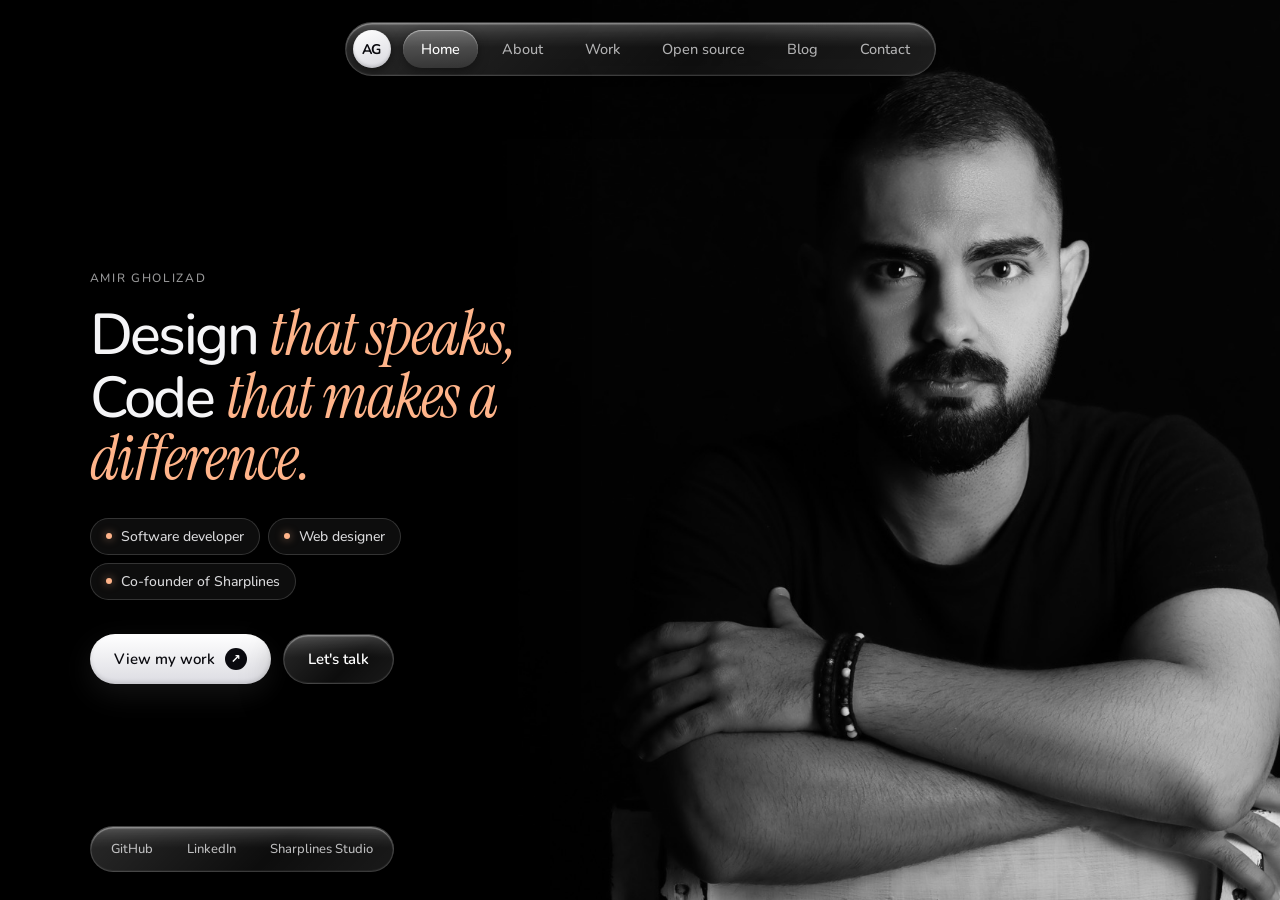
==== commit d67ff189: "Open source: new page for Business Card and Tilefolio; faster entrance - open-source.html: a glass c" ====
--- a/index.html
+++ b/index.html
@@ -100,6 +100,7 @@
       <a class="l on" href="./" aria-current="page">Home</a>
       <a class="l" href="about.html">About</a>
       <a class="l" href="work.html">Work</a>
+      <a class="l" href="open-source.html">Open source</a>
       <a class="l" href="blog.html">Blog</a>
       <a class="l" href="contact.html">Contact</a>
     </nav>
--- a/style.css
+++ b/style.css
@@ -33,7 +33,7 @@
 header{position:absolute;top:22px;left:0;right:0;display:flex;justify-content:center;z-index:20;padding:0 16px}
 .nav{display:flex;align-items:center;gap:6px;padding:7px;border-radius:999px}
 .nav .logo{position:relative;z-index:1;display:grid;place-items:center;width:38px;height:38px;border-radius:50%;background:linear-gradient(160deg,#fff,#d8d8de);color:#0a0a0f;font-weight:700;font-size:14px;letter-spacing:-.03em;margin-right:6px;box-shadow:inset 0 -2px 3px rgba(0,0,0,.15),0 3px 10px rgba(0,0,0,.5)}
-.nav a.l{position:relative;z-index:1;padding:9px 18px;border-radius:999px;font-size:14.5px;font-weight:500;color:rgba(245,245,247,.7);transition:background .2s,color .2s}
+.nav a.l{position:relative;z-index:1;white-space:nowrap;padding:9px 18px;border-radius:999px;font-size:14.5px;font-weight:500;color:rgba(245,245,247,.7);transition:background .2s,color .2s}
 .nav a.l:hover{color:#fff;background:rgba(255,255,255,.08)}
 .nav a.l.on{color:#fff;background:linear-gradient(180deg,rgba(255,255,255,.28),rgba(255,255,255,.1));box-shadow:inset 0 1px 1px rgba(255,255,255,.5),0 3px 12px rgba(0,0,0,.4)}
 
@@ -85,9 +85,13 @@
   .foot{display:flex;left:30px;right:30px;bottom:28px;z-index:11;padding:0;gap:6px;background:none;border:0;box-shadow:none;-webkit-backdrop-filter:none;backdrop-filter:none}
   .foot::before{display:none}
   .foot a{padding:6px 12px;background:rgba(255,255,255,.08);border:1px solid rgba(255,255,255,.12);font-size:12.5px}
-  .nav{gap:3px}
-  .nav a.l{padding:8px 8px;font-size:13px}
-  .nav .logo{width:34px;height:34px}
+  /* six links don't fit a phone: the AG logo is the home link, so the
+     "Home" text link (always right after the logo) is hidden */
+  .nav{gap:2px;max-width:100%;overflow-x:auto;scrollbar-width:none}
+  .nav::-webkit-scrollbar{display:none}
+  .nav .logo+a.l{display:none}
+  .nav a.l{padding:8px clamp(5px,1.6vw,9px);font-size:clamp(12px,3.4vw,13px)}
+  .nav .logo{flex:none;width:34px;height:34px}
 }
 
 /* =========================================================
@@ -160,13 +164,14 @@
 .org{margin-top:3px;font-size:13px;color:rgba(245,245,247,.8)}
 .note{margin-top:8px;font-size:12.5px;line-height:1.5;color:var(--muted)}
 
-/* arrival: the dots pop in, then their details, then the road draws through them */
+/* arrival: the dots pop in, then their details, then the road draws through them.
+   Timed so the Work page has fully arrived in about 4.5s. */
 @media(prefers-reduced-motion:no-preference){
-  .dot{animation:pop .7s cubic-bezier(.34,1.56,.64,1) calc(var(--t-text) + var(--i) * .14s) backwards}
-  .label{animation:rise 1s var(--ease) calc(var(--t-text) + .8s + var(--i) * .14s) backwards}
-  .road-h{animation:draw 2s cubic-bezier(.65,0,.35,1) calc(var(--t-text) + 1.9s) backwards}
-  .road-v{animation:drawv 2s cubic-bezier(.65,0,.35,1) calc(var(--t-text) + 1.9s) backwards}
-  .now .dot::after{content:"";position:absolute;inset:-2px;border-radius:50%;border:1px solid var(--c);animation:ping 2.4s ease-out calc(var(--t-text) + 4s) infinite}
+  .dot{animation:pop .6s cubic-bezier(.34,1.56,.64,1) calc(var(--t-text) + var(--i) * .12s) backwards}
+  .label{animation:rise .8s var(--ease) calc(var(--t-text) + .6s + var(--i) * .12s) backwards}
+  .road-h{animation:draw 1.6s cubic-bezier(.65,0,.35,1) calc(var(--t-text) + 1.5s) backwards}
+  .road-v{animation:drawv 1.6s cubic-bezier(.65,0,.35,1) calc(var(--t-text) + 1.5s) backwards}
+  .now .dot::after{content:"";position:absolute;inset:-2px;border-radius:50%;border:1px solid var(--c);animation:ping 2.4s ease-out calc(var(--t-text) + 3.2s) infinite}
 }
 @keyframes pop{from{opacity:0;transform:scale(0)}to{opacity:1;transform:scale(1)}}
 @keyframes draw{from{clip-path:inset(-50% 100% -50% 0)}to{clip-path:inset(-50% 0 -50% 0)}}
@@ -228,15 +233,46 @@
 .post-card h2{margin-top:6px;font-size:18px;font-weight:700;line-height:1.3;letter-spacing:-.01em}
 .read{display:inline-flex;gap:6px;margin-top:8px;font-size:13.5px;font-weight:600;color:var(--accent)}
 
+/* ---------- open source: project cards ---------- */
+.projects{display:grid;grid-template-columns:repeat(auto-fill,minmax(270px,340px));gap:20px;margin-top:clamp(28px,5vh,48px);list-style:none}
+.project{display:flex;flex-direction:column;padding:10px;border-radius:26px;transition:transform .35s var(--ease)}
+.project:hover{transform:translateY(-4px)}
+.project>*{position:relative;z-index:1}
+.shot{position:relative;display:block;aspect-ratio:16/10;overflow:hidden;border-radius:18px;background:#0d0b0a}
+.shot img{position:absolute;inset:0;width:100%;height:100%;object-fit:cover;transition:transform .6s var(--ease)}
+.project:hover .shot img{transform:scale(1.04)}
+.project-info{display:flex;flex:1;flex-direction:column;padding:14px 8px 6px}
+.project h2{margin-top:6px;font-size:18px;font-weight:700;line-height:1.3;letter-spacing:-.01em}
+.project p{margin-top:6px;font-size:14px;line-height:1.5;color:var(--muted)}
+.project-links{display:flex;flex-wrap:wrap;gap:6px 20px;margin-top:auto;padding-top:12px}
+.project-links a{font-size:13.5px;font-weight:600;color:var(--muted);transition:color .2s}
+.project-links a:first-child{color:var(--accent)}
+.project-links a:hover{color:var(--ink)}
+/* short laptop screens: slimmer screenshots so the cards stay in view */
+@media(min-width:821px) and (max-height:760px){
+  .shot{aspect-ratio:5/2}
+}
+@media(max-width:820px){
+  /* phones: compact rows, screenshot on the left */
+  .projects{grid-template-columns:minmax(0,1fr);gap:12px;margin-top:22px}
+  .project{flex-direction:row;padding:8px;border-radius:22px}
+  .shot{flex:none;width:34%;aspect-ratio:auto;border-radius:15px}
+  .project-info{padding:4px 6px 2px 14px}
+  .project h2{margin-top:3px;font-size:16px}
+  .project p{margin-top:3px;font-size:13px;line-height:1.4;display:-webkit-box;-webkit-line-clamp:3;line-clamp:3;-webkit-box-orient:vertical;overflow:hidden}
+  .project-links{padding-top:8px}
+  .project-links a{font-size:13px}
+}
+
 /* ---------- blog: reading window ----------
    The page itself still never scrolls; the article scrolls inside this glass window. */
 .reader-wrap{position:relative;z-index:10;height:100%;display:flex;justify-content:center;padding:100px 16px 20px}
 .reader{width:100%;max-width:780px;height:100%;overflow:hidden;border-radius:28px;
   background:linear-gradient(180deg,rgba(20,20,24,.74),rgba(10,10,12,.84))}
-.reader-scroll{position:relative;z-index:1;height:100%;overflow-y:auto;padding:clamp(28px,5vw,56px) clamp(22px,5vw,64px) 64px;
+.reader-scroll{--rp:clamp(28px,5vw,56px);position:relative;z-index:1;height:100%;overflow-y:auto;padding:var(--rp) clamp(22px,5vw,64px) 64px;
   scrollbar-width:thin;scrollbar-color:rgba(255,255,255,.2) transparent;
-  -webkit-mask-image:linear-gradient(transparent,#000 24px,#000 calc(100% - 24px),transparent);
-  mask-image:linear-gradient(transparent,#000 24px,#000 calc(100% - 24px),transparent)}
+  -webkit-mask-image:linear-gradient(transparent,#000 12px,#000 calc(100% - 24px),transparent);
+  mask-image:linear-gradient(transparent,#000 12px,#000 calc(100% - 24px),transparent)}
 .reader-scroll::-webkit-scrollbar{width:8px}
 .reader-scroll::-webkit-scrollbar-thumb{background:rgba(255,255,255,.18);border-radius:8px}
 .back{display:inline-flex;align-items:center;gap:8px;font-size:14px;font-weight:600;color:var(--muted);transition:color .2s}
@@ -256,11 +292,33 @@
 .post-end{display:flex;flex-wrap:wrap;justify-content:space-between;gap:12px;margin-top:48px;padding-top:24px;border-top:1px solid rgba(255,255,255,.1)}
 .post-end a{font-size:14px;font-weight:600;color:var(--muted);transition:color .2s}
 .post-end a:hover{color:var(--accent)}
+/* audio version player (player.js); the native <audio controls> shows if JS is off */
+.listen{position:sticky;top:calc(12px - var(--rp));z-index:5;margin-top:24px}
+.listen audio{width:100%}
+.listen-ui{display:none}
+.listen.js-ready audio{display:none}
+.listen.js-ready .listen-ui{display:flex;align-items:center;gap:14px;padding:10px 20px 10px 10px;border-radius:999px;border:1px solid rgba(255,255,255,.12);
+  background:#18181c;box-shadow:inset 0 1px 1px rgba(255,255,255,.12),0 12px 30px rgba(0,0,0,.45)}
+.play{flex:none;display:grid;place-items:center;width:42px;height:42px;border:0;border-radius:50%;background:linear-gradient(180deg,#fff,#dcdce2);color:#0a0a0f;cursor:pointer;box-shadow:0 6px 18px rgba(0,0,0,.35);transition:transform .2s}
+.play:hover{transform:scale(1.06)}
+.play svg{width:15px;height:15px}
+.play .i-pause,.playing .play .i-play{display:none}
+.playing .play .i-pause{display:block}
+.listen-body{flex:1;min-width:0}
+.listen-top{display:flex;justify-content:space-between;gap:12px;font-size:13px}
+.listen-title{overflow:hidden;font-weight:700;color:var(--ink);white-space:nowrap;text-overflow:ellipsis}
+.listen-time{flex:none;color:var(--muted);font-variant-numeric:tabular-nums}
+.track{position:relative;height:16px;margin-top:3px;cursor:pointer;touch-action:none}
+.track::before{content:"";position:absolute;left:0;right:0;top:7px;height:2px;border-radius:2px;background:rgba(255,255,255,.14)}
+.fill{position:absolute;left:0;top:7px;width:0;height:2px;border-radius:2px;background:var(--accent)}
+.fill::after{content:"";position:absolute;right:-5px;top:-4px;width:10px;height:10px;border-radius:50%;background:#fff;box-shadow:0 0 8px rgba(255,180,138,.7)}
+.tick{position:absolute;top:5px;width:2px;height:6px;margin-left:-1px;border-radius:1px;background:rgba(255,255,255,.35)}
+.track:focus-visible{outline:2px solid var(--accent);outline-offset:4px;border-radius:4px}
 @media(max-width:820px){
   .posts{grid-template-columns:minmax(0,1fr);gap:14px;margin-top:22px}
   .reader-wrap{padding:88px 10px 10px}
   .reader{border-radius:22px}
-  .reader-scroll{padding:24px 20px 48px}
+  .reader-scroll{--rp:24px;padding:var(--rp) 20px 48px}
   .prose{font-size:16px;line-height:1.7}
   .prose blockquote{font-size:1.35rem}
 }
@@ -271,37 +329,44 @@
    Inner pages: the nav is there instantly, so it feels like it never
                 changes between pages; then 1) gradient  2) headline
                 3) everything else.
-   Change the start times to make it faster or slower.
+   To make it faster or slower, change the start times (--t-*) and the
+   durations (--d-*) below. The Work road's timing follows --t-text.
    Uses fill-mode "backwards" so hover effects still work afterwards.
    ========================================================= */
-:root{--ease:cubic-bezier(.22,1,.36,1);--t-bg:0s;--t-head:1.2s;--t-text:2.1s}
-body.page{--t-bg:.35s;--t-head:1.5s;--t-text:2.4s}
+:root{--ease:cubic-bezier(.22,1,.36,1);--t-bg:0s;--t-head:.9s;--t-text:1.6s;
+  --d-bg:2s;--d-head:1.2s;--d-text:1.05s}
+body.page{--t-bg:.15s;--t-head:.8s;--t-text:1.35s} /* inner pages finish in about 2.5–3s, Work in about 4.5s */
 @media(prefers-reduced-motion:no-preference){
   /* 1. background: the photo on home, the gradient on inner pages */
-  .portrait,body.page::before{animation:bg-in 2.6s var(--ease) var(--t-bg) backwards}
-  body:not(.page) .nav{animation:fade-in 1.6s var(--ease) calc(var(--t-bg) + .6s) backwards}
+  .portrait,body.page::before{animation:bg-in var(--d-bg) var(--ease) var(--t-bg) backwards}
+  body:not(.page) .nav{animation:fade-in var(--d-head) var(--ease) calc(var(--t-bg) + .45s) backwards}
   /* 2. headline */
-  .kicker,h1{animation:head-in 1.6s var(--ease) var(--t-head) backwards}
+  .kicker,h1{animation:head-in var(--d-head) var(--ease) var(--t-head) backwards}
   h1 .kicker{animation:none} /* home: the name sits inside the h1 and arrives with it */
   /* 3. text and the rest */
-  .lede,.tags li{animation:text-in 1.4s var(--ease) var(--t-text) backwards}
-  .tags li:nth-child(2){animation-delay:calc(var(--t-text) + .12s)}
-  .tags li:nth-child(3){animation-delay:calc(var(--t-text) + .24s)}
-  .cta .btn,.email,.card,.pills .btn{animation:text-in 1.4s var(--ease) calc(var(--t-text) + .25s) backwards}
-  .cta .btn+.btn,.pills .btn+.btn{animation-delay:calc(var(--t-text) + .4s)}
-  .foot{animation:text-in 1.4s var(--ease) calc(var(--t-text) + .6s) backwards}
+  .lede,.tags li{animation:text-in var(--d-text) var(--ease) var(--t-text) backwards}
+  .tags li:nth-child(2){animation-delay:calc(var(--t-text) + .1s)}
+  .tags li:nth-child(3){animation-delay:calc(var(--t-text) + .2s)}
+  .cta .btn,.email,.card,.pills .btn{animation:text-in var(--d-text) var(--ease) calc(var(--t-text) + .2s) backwards}
+  .cta .btn+.btn,.pills .btn+.btn{animation-delay:calc(var(--t-text) + .32s)}
+  .foot{animation:text-in var(--d-text) var(--ease) calc(var(--t-text) + .45s) backwards}
   /* blog grid: cards arrive after the headline */
-  .post-card{animation:text-in 1.4s var(--ease) calc(var(--t-text) + .1s) backwards}
+  .post-card{animation:text-in var(--d-text) var(--ease) calc(var(--t-text) + .08s) backwards}
+  /* open source: project cards arrive one after another */
+  .project{animation:text-in var(--d-text) var(--ease) calc(var(--t-text) + .08s) backwards}
+  .project:nth-child(2){animation-delay:calc(var(--t-text) + .18s)}
+  .project:nth-child(n+3){animation-delay:calc(var(--t-text) + .28s)}
   /* reading window: arrives with the title, then the article */
-  .reader{animation:fade-in 1.6s var(--ease) var(--t-head) backwards}
-  .back,.reader .post-meta{animation:fade-in 1.4s var(--ease) var(--t-head) backwards}
-  .dek{animation:text-in 1.4s var(--ease) var(--t-text) backwards}
-  .reader .cover{animation:text-in 1.4s var(--ease) calc(var(--t-text) + .15s) backwards}
-  .prose{animation:text-in 1.4s var(--ease) calc(var(--t-text) + .3s) backwards}
+  .reader{animation:fade-in var(--d-head) var(--ease) var(--t-head) backwards}
+  .back,.reader .post-meta{animation:fade-in var(--d-text) var(--ease) var(--t-head) backwards}
+  .dek{animation:text-in var(--d-text) var(--ease) var(--t-text) backwards}
+  .listen{animation:text-in var(--d-text) var(--ease) calc(var(--t-text) + .06s) backwards}
+  .reader .cover{animation:text-in var(--d-text) var(--ease) calc(var(--t-text) + .12s) backwards}
+  .prose{animation:text-in var(--d-text) var(--ease) calc(var(--t-text) + .24s) backwards}
 }
 @media(prefers-reduced-motion:no-preference) and (max-width:820px){
   /* on phones the frosted panel arrives together with the headline */
-  .hero{animation:fade-in 1.6s var(--ease) var(--t-head) backwards}
+  .hero{animation:fade-in var(--d-head) var(--ease) var(--t-head) backwards}
 }
 @keyframes bg-in{from{opacity:0;transform:scale(1.04);filter:blur(16px)}to{opacity:1;transform:none;filter:none}}
 @keyframes head-in{from{opacity:0;transform:translateY(18px);filter:blur(10px)}to{opacity:1;transform:none;filter:none}}
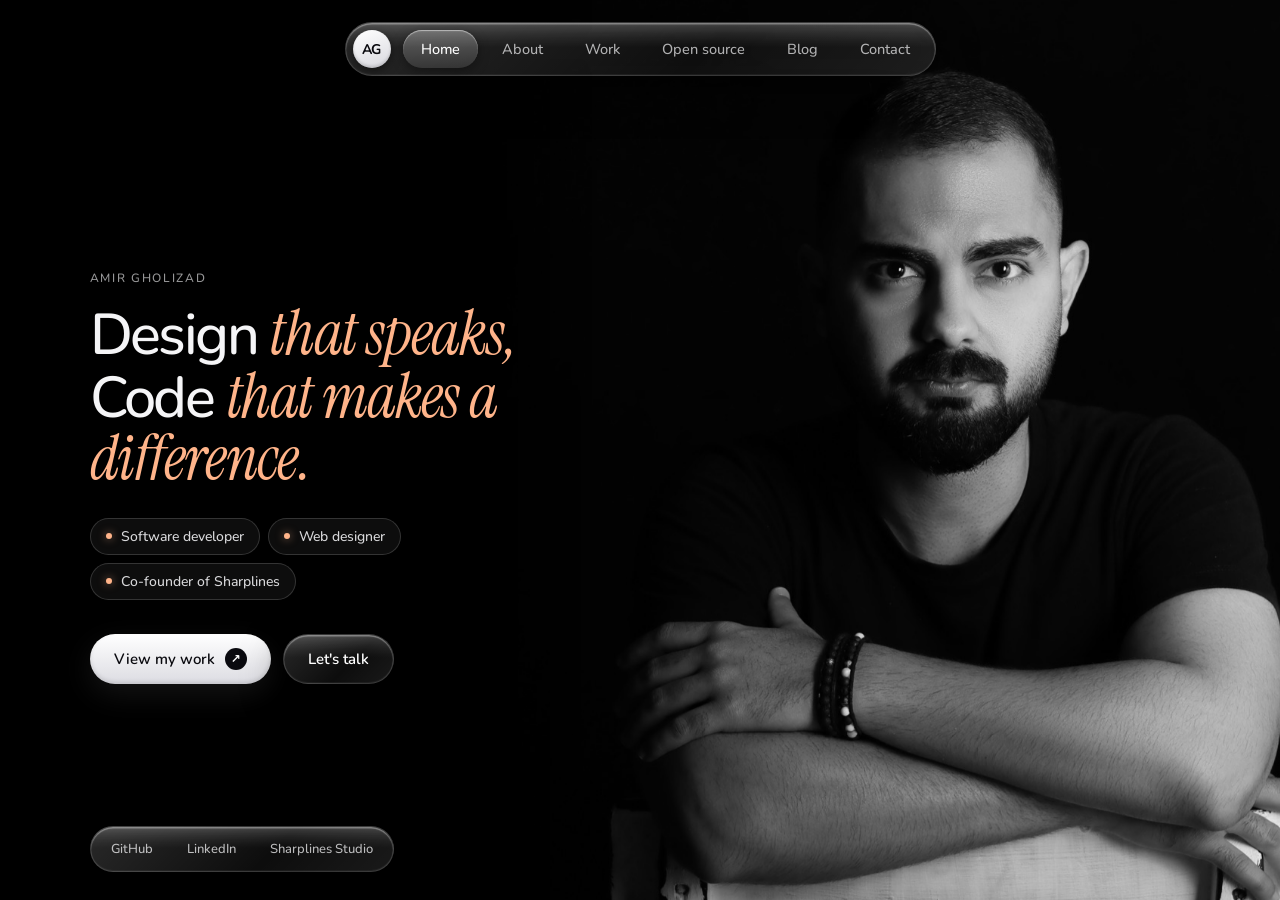
==== commit 9b42777b: "Enhance photo loading experience with improved fade-in animation and adjustments for iPhone compatib" ====
--- a/index.html
+++ b/index.html
@@ -90,6 +90,7 @@
 <link rel="preconnect" href="https://fonts.gstatic.com" crossorigin>
 <link href="https://fonts.googleapis.com/css2?family=Instrument+Serif:ital@0;1&family=Nunito:wght@400;500;600;700&display=swap" rel="stylesheet">
 <link rel="stylesheet" href="style.css">
+<script>document.documentElement.classList.add('js') /* photo fade-in, see style.css */</script>
 </head>
 <body>
 <div class="stage">
@@ -109,6 +110,14 @@
   <div class="portrait">
     <div class="layer"><img src="photo.jpg" width="2000" height="1333" fetchpriority="high" alt="Portrait of Amir Gholizad, software developer and web designer"></div>
   </div>
+  <script>
+    /* fade the photo in over its preview once it is loaded and decoded; wait
+       for a frame first so the fade still plays when the photo is cached */
+    (function(img){function show(){requestAnimationFrame(function(){
+        requestAnimationFrame(function(){img.parentNode.classList.add('in')})})}
+      function onLoad(){img.complete&&img.naturalWidth?show():img.addEventListener('load',show)}
+      img.decode?img.decode().then(show,onLoad):onLoad()})(document.querySelector('.layer img'));
+  </script>
 
   <main class="hero">
     <h1><span class="kicker">Amir Gholizad</span>Design <em>that speaks,</em><br>Code <em>that makes a difference.</em></h1>
--- a/style.css
+++ b/style.css
@@ -41,7 +41,18 @@
 .portrait{position:absolute;right:0;top:0;bottom:0;z-index:1;width:min(62vw,1000px);pointer-events:none}
 .layer{position:absolute;inset:0;overflow:hidden;
   -webkit-mask-image:linear-gradient(90deg,transparent 0,#000 16%);mask-image:linear-gradient(90deg,transparent 0,#000 16%)}
-.layer img{position:absolute;left:58%;top:0;height:100%;width:auto;max-width:none;transform-origin:50% 31%;transform:translateX(-50%) scale(1.12)}
+.layer img,.layer::before{position:absolute;left:58%;top:0;height:100%;width:auto;max-width:none;transform-origin:50% 31%;transform:translateX(-50%) scale(1.12)}
+/* A 48px copy of photo.jpg sits under the photo, so a soft preview is there
+   from the first frame. Once the photo has loaded (index.html adds "in"), it
+   fades in over the preview, which reads as the photo coming into focus; then
+   the preview is hidden. Without JavaScript the photo just shows. */
+.layer::before{content:"";aspect-ratio:2000/1333;background:url([data-uri]) 0 0/100% 100%;filter:blur(12px)}
+/* The photo keeps its own layer. On iPhones a large photo drawn inside the
+   animating .portrait stayed blank until the animation ended, then popped in. */
+.layer img{will-change:opacity}
+.js .layer img{opacity:0;transition:opacity 1.2s ease-in-out .3s}
+.js .layer.in img{opacity:1}
+.layer.in::before{visibility:hidden;transition:visibility 0s 1.6s}
 
 /* hero copy */
 .hero{position:relative;z-index:10;height:100%;display:flex;flex-direction:column;justify-content:center;padding:96px 0 40px clamp(24px,7vw,120px);max-width:min(700px,48vw)}
@@ -67,7 +78,7 @@
   /* photo fills the screen from the top */
   .portrait{left:0;right:0;top:0;bottom:0;width:auto}
   .layer{-webkit-mask-image:none;mask-image:none}
-  .layer img{left:50%;transform-origin:50% 31%;transform:translate(-50%,-4%) scale(1.08)}
+  .layer img,.layer::before{left:50%;transform-origin:50% 31%;transform:translate(-50%,-4%) scale(1.08)}
   /* text sits on the photo in a frosted panel */
   .hero{position:absolute;left:12px;right:12px;bottom:12px;height:auto;max-width:none;justify-content:flex-start;
     padding:22px 20px 72px;border-radius:28px;
@@ -367,6 +378,9 @@
 @media(prefers-reduced-motion:no-preference) and (max-width:820px){
   /* on phones the frosted panel arrives together with the headline */
   .hero{animation:fade-in var(--d-head) var(--ease) var(--t-head) backwards}
+  /* phones: the full-screen photo only fades; animating its blur and zoom left
+     it blank on iPhones. The preview sharpening into the photo gives the blur-in. */
+  .portrait{animation-name:fade-in}
 }
 @keyframes bg-in{from{opacity:0;transform:scale(1.04);filter:blur(16px)}to{opacity:1;transform:none;filter:none}}
 @keyframes head-in{from{opacity:0;transform:translateY(18px);filter:blur(10px)}to{opacity:1;transform:none;filter:none}}
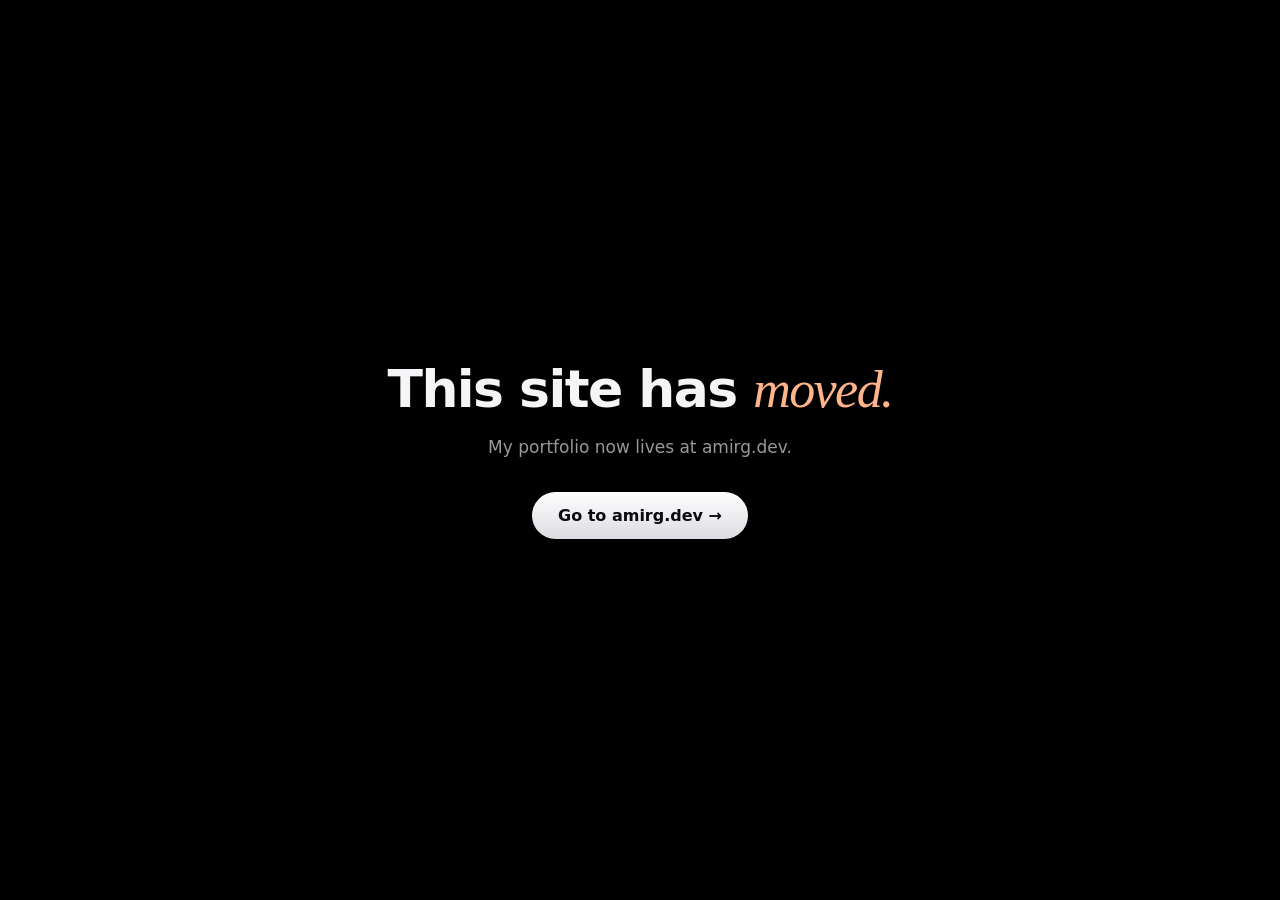
==== commit f6827b06: "Replace site with a pointer to amirg.dev The portfolio now lives at amirg.dev. This repo serves a si" ====
--- a/index.html
+++ b/index.html
@@ -3,138 +3,34 @@
 <head>
 <meta charset="utf-8">
 <meta name="viewport" content="width=device-width,initial-scale=1">
-<title>Amir Gholizad — Software Developer, Web Designer &amp; Sharplines Co-founder</title>
-<meta name="description" content="Amir Gholizad is a self-taught software developer and web designer, and co-founder of Sharplines Studio, which designs and builds websites for local businesses.">
-<meta name="author" content="Amir Gholizad">
+<title>Amir Gholizad — now at amirg.dev</title>
+<meta name="description" content="Amir Gholizad's portfolio has moved to amirg.dev.">
+<meta name="robots" content="noindex, follow">
 <link rel="canonical" href="https://amirg.dev/">
 <meta name="theme-color" content="#000000">
-<meta property="og:type" content="profile">
-<meta property="profile:first_name" content="Amir">
-<meta property="profile:last_name" content="Gholizad">
-<meta property="og:site_name" content="Amir Gholizad">
-<meta property="og:title" content="Amir Gholizad — Software Developer, Web Designer &amp; Sharplines Co-founder">
-<meta property="og:description" content="Self-taught software developer and web designer, and co-founder of Sharplines Studio.">
-<meta property="og:url" content="https://amirg.dev/">
-<meta property="og:image" content="https://amirg.dev/og-image.jpg">
-<meta property="og:image:width" content="1200">
-<meta property="og:image:height" content="630">
-<meta property="og:image:alt" content="Amir Gholizad: software developer, web designer and co-founder of Sharplines">
-<meta name="twitter:card" content="summary_large_image">
-<link rel="icon" href="favicon.ico" sizes="48x48">
-<link rel="icon" href="favicon.svg" type="image/svg+xml">
-<link rel="apple-touch-icon" href="apple-touch-icon.png">
-<script type="application/ld+json">
-{
-  "@context": "https://schema.org",
-  "@graph": [
-    {
-      "@type": "WebSite",
-      "@id": "https://amirg.dev/#website",
-      "url": "https://amirg.dev/",
-      "name": "Amir Gholizad",
-      "alternateName": ["Amirgholizad", "amirg.dev"],
-      "inLanguage": "en",
-      "publisher": { "@id": "https://amirg.dev/#person" }
-    },
-    {
-      "@type": "ProfilePage",
-      "@id": "https://amirg.dev/#profile",
-      "url": "https://amirg.dev/",
-      "name": "Amir Gholizad — Software Developer, Web Designer & Sharplines Co-founder",
-      "isPartOf": { "@id": "https://amirg.dev/#website" },
-      "mainEntity": { "@id": "https://amirg.dev/#person" },
-      "dateModified": "2026-11-22"
-    },
-    {
-      "@type": "Person",
-      "@id": "https://amirg.dev/#person",
-      "name": "Amir Gholizad",
-      "givenName": "Amir",
-      "familyName": "Gholizad",
-      "alternateName": ["Amirgholizad", "AmirGholizad"],
-      "url": "https://amirg.dev/",
-      "image": "https://amirg.dev/photo.jpg",
-      "jobTitle": ["Software Developer", "Web Designer", "Co-founder of Sharplines Studio"],
-      "description": "Self-taught software developer and web designer, and co-founder of Sharplines Studio.",
-      "worksFor": { "@id": "https://sharplines.ca/#organization" },
-      "alumniOf": [
-        { "@type": "CollegeOrUniversity", "name": "Amirkabir University of Technology", "sameAs": "https://en.wikipedia.org/wiki/Amirkabir_University_of_Technology" },
-        { "@type": "CollegeOrUniversity", "name": "Memorial University", "url": "https://www.mun.ca/" },
-        { "@type": "EducationalOrganization", "name": "BrainStation", "url": "https://brainstation.io/" }
-      ],
-      "hasCredential": {
-        "@type": "EducationalOccupationalCredential",
-        "name": "AWS Certified Cloud Practitioner",
-        "credentialCategory": "certification",
-        "recognizedBy": { "@type": "Organization", "name": "Amazon Web Services" }
-      },
-      "knowsAbout": ["Software development", "Web design", "Web development", "Python", "TypeScript", "React", "Next.js", "Node.js", "PostgreSQL", "AWS", "Go"],
-      "sameAs": [
-        "https://github.com/AmirGholizad",
-        "https://www.linkedin.com/in/amirgholizad/"
-      ]
-    },
-    {
-      "@type": "Organization",
-      "@id": "https://sharplines.ca/#organization",
-      "name": "Sharplines Studio",
-      "alternateName": "Sharplines",
-      "url": "https://sharplines.ca/",
-      "description": "A web design studio that designs and builds websites for local businesses.",
-      "founder": { "@id": "https://amirg.dev/#person" }
-    }
-  ]
-}
-</script>
-<link rel="preconnect" href="https://fonts.googleapis.com">
-<link rel="preconnect" href="https://fonts.gstatic.com" crossorigin>
-<link href="https://fonts.googleapis.com/css2?family=Instrument+Serif:ital@0;1&family=Nunito:wght@400;500;600;700&display=swap" rel="stylesheet">
-<link rel="stylesheet" href="style.css">
-<script>document.documentElement.classList.add('js') /* photo fade-in, see style.css */</script>
+<link rel="icon" type="image/svg+xml" href="data:image/svg+xml,%3Csvg xmlns='http://www.w3.org/2000/svg' viewBox='0 0 64 64'%3E%3Ccircle cx='32' cy='32' r='32' fill='%23f5f5f7'/%3E%3Ctext x='32' y='41' text-anchor='middle' font-family='system-ui,-apple-system,Segoe UI,Helvetica,Arial,sans-serif' font-size='26' font-weight='700' fill='%230a0a0f'%3EAG%3C/text%3E%3C/svg%3E">
+<style>
+  :root{--bg:#000;--ink:#f5f5f7;--muted:rgba(245,245,247,.62);--accent:#ffb48a}
+  *{box-sizing:border-box;margin:0;padding:0}
+  html,body{height:100%}
+  body{display:grid;place-items:center;padding:24px 16px;background:var(--bg);color:var(--ink);
+    font-family:system-ui,-apple-system,'Segoe UI',Helvetica,Arial,sans-serif;-webkit-font-smoothing:antialiased;text-align:center}
+  main{max-width:34rem}
+  h1{font-size:clamp(2rem,6vw,3.25rem);font-weight:600;line-height:1.1;letter-spacing:-.03em}
+  h1 em{font-family:Georgia,serif;font-weight:400;color:var(--accent)}
+  p{margin-top:16px;font-size:1.0625rem;line-height:1.55;color:var(--muted)}
+  a.btn{display:inline-block;margin-top:32px;padding:14px 26px;border-radius:999px;
+    background:linear-gradient(180deg,#fff,#dcdce2);color:#0a0a0f;font-weight:600;text-decoration:none;
+    transition:transform .2s}
+  a.btn:hover{transform:translateY(-1px)}
+  a.btn:focus-visible{outline:2px solid var(--accent);outline-offset:3px}
+</style>
 </head>
 <body>
-<div class="stage">
-
-  <header>
-    <nav class="nav glass" aria-label="Main">
-      <a class="logo" href="./" aria-label="Amir Gholizad, home">AG</a>
-      <a class="l on" href="./" aria-current="page">Home</a>
-      <a class="l" href="about.html">About</a>
-      <a class="l" href="work.html">Work</a>
-      <a class="l" href="open-source.html">Open source</a>
-      <a class="l" href="blog.html">Blog</a>
-      <a class="l" href="contact.html">Contact</a>
-    </nav>
-  </header>
-
-  <div class="portrait">
-    <div class="layer"><img src="photo.jpg" width="2000" height="1333" fetchpriority="high" alt="Portrait of Amir Gholizad, software developer and web designer"></div>
-  </div>
-  <script>
-    /* fade the photo in over its preview once it is loaded and decoded; wait
-       for a frame first so the fade still plays when the photo is cached */
-    (function(img){function show(){requestAnimationFrame(function(){
-        requestAnimationFrame(function(){img.parentNode.classList.add('in')})})}
-      function onLoad(){img.complete&&img.naturalWidth?show():img.addEventListener('load',show)}
-      img.decode?img.decode().then(show,onLoad):onLoad()})(document.querySelector('.layer img'));
-  </script>
-
-  <main class="hero">
-    <h1><span class="kicker">Amir Gholizad</span>Design <em>that speaks,</em><br>Code <em>that makes a difference.</em></h1>
-    <ul class="tags" aria-label="Roles">
-      <li>Software developer</li>
-      <li>Web designer</li>
-      <li>Co-founder of Sharplines</li>
-    </ul>
-    <div class="cta">
-      <a class="btn p" href="https://sharplines.ca/work" target="_blank" rel="noopener">View my work <span class="ar">↗</span></a>
-      <a class="btn g glass" href="contact.html">Let's talk</a>
-    </div>
-  </main>
-
-  <div class="foot glass">
-    <a href="https://github.com/AmirGholizad" target="_blank" rel="me noopener">GitHub</a><a href="https://www.linkedin.com/in/amirgholizad/" target="_blank" rel="me noopener">LinkedIn</a><a href="https://sharplines.ca" target="_blank" rel="noopener">Sharplines Studio</a>
-  </div>
-</div>
+<main>
+  <h1>This site has <em>moved.</em></h1>
+  <p>My portfolio now lives at amirg.dev.</p>
+  <a class="btn" href="https://amirg.dev/">Go to amirg.dev →</a>
+</main>
 </body>
 </html>
